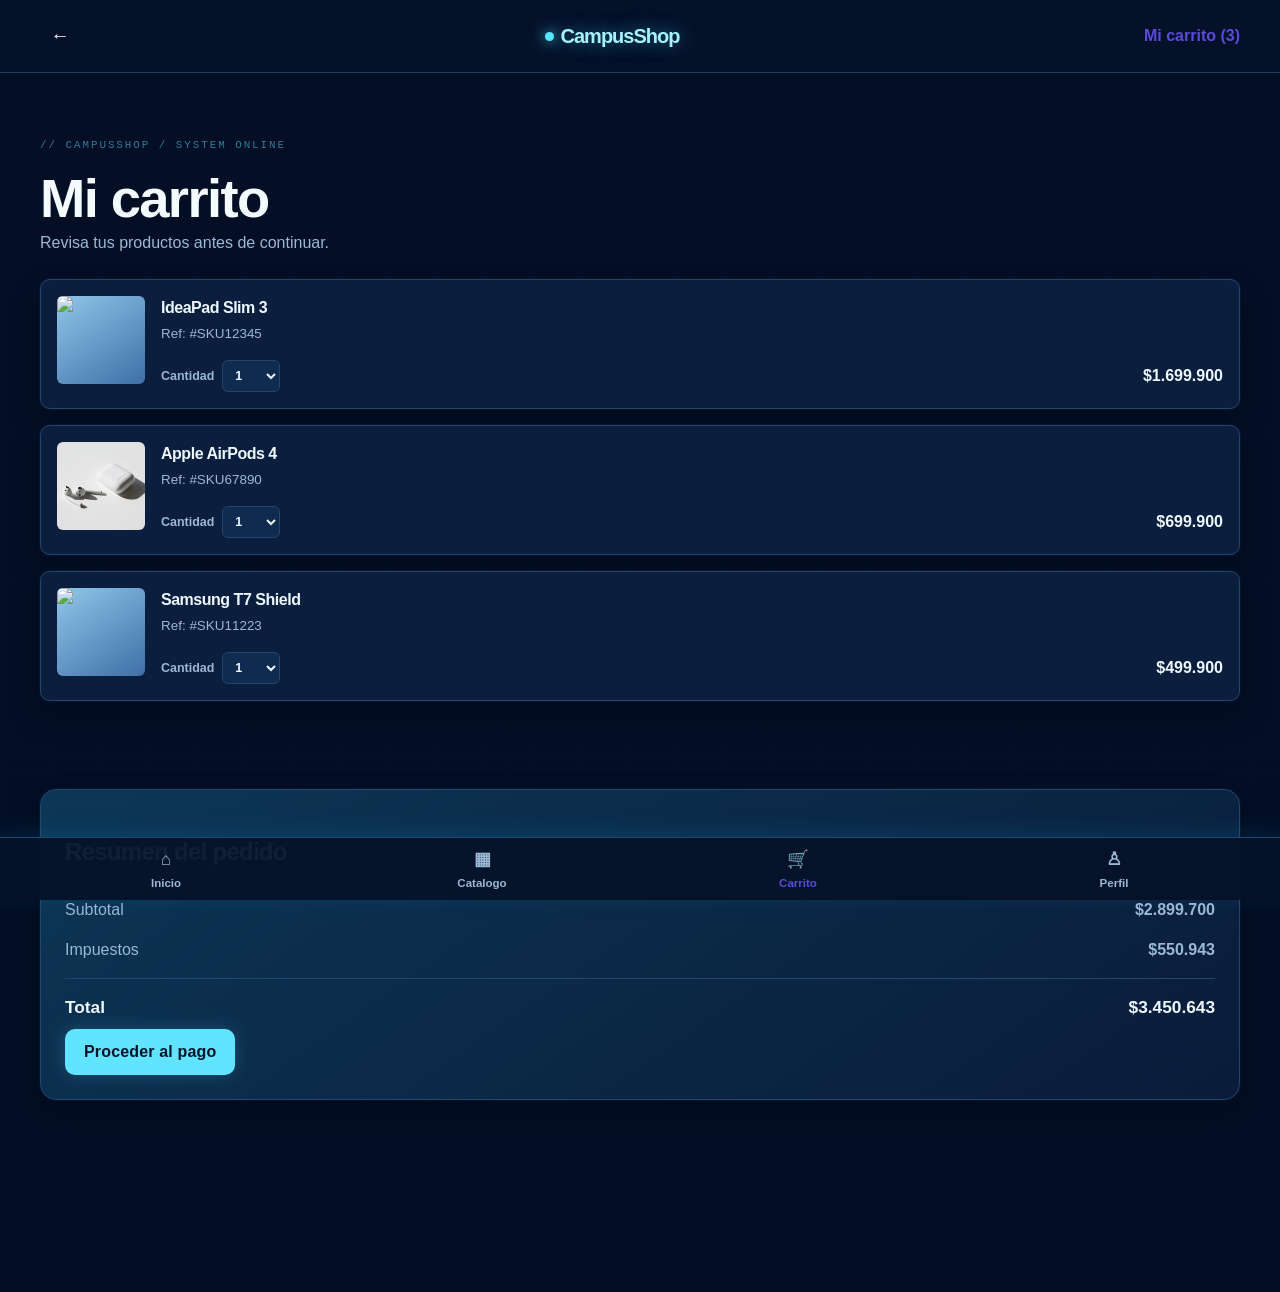
==== carrito.html @ 97e02812 "añadir contenido de producto.html al main" ====
<!doctype html>
<html lang="es">
  <head>
    <meta charset="utf-8" />
    <meta name="viewport" content="width=device-width, initial-scale=1" />
    <meta name="description" content="Carrito de compra CampusShop" />
    <title>CampusShop | Mi carrito</title>
    <link rel="stylesheet" href="css/base.css" />
    <link rel="stylesheet" href="css/layout.css" />
    <link rel="stylesheet" href="css/components.css" />
    <link rel="stylesheet" href="css/responsive.css" />
  </head>
  <body>
    <div class="site-shell">
      <header class="site-header">
        <div class="container header-inner">
          <a
            class="icon-button"
            href="catalogo.html"
            aria-label="Volver al catalogo"
            >←</a
          ><a class="brand" href="index.html">CampusShop</a
          ><span class="text-link">Mi carrito (3)</span>
        </div>
      </header>
      <main class="page-main">
        <div class="container">
          <div class="page-heading">
            <h1>Mi carrito</h1>
            <p>Revisa tus productos antes de continuar.</p>
          </div>
          <section class="cart-list" aria-label="Productos del carrito">
            <!-- EDITA AQUI: cambia cada imagen, nombre, referencia, cantidad y precio. -->
            <article class="cart-item">
              <img
                src="imagenes/ideapad-slim-3.jpg"
                alt="Lenovo IdeaPad Slim 3"
              />
              <div>
                <h3>IdeaPad Slim 3</h3>
                <p>Ref: #SKU12345</p>
                <div class="card-actions">
                  <label class="quantity">Cantidad<select aria-label="Cantidad de IdeaPad"><option selected>1</option><option>2</option><option>3</option><option>4</option><option>5</option></select></label>
                  <strong>$1.699.900</strong>
                </div>
              </div>
            </article>
            <!-- EDITA AQUI: producto del carrito. -->
            <article class="cart-item">
              <img
                src="imagenes/airpods-4.jpg"
                alt="Apple AirPods 4"
              />
              <div>
                <h3>Apple AirPods 4</h3>
                <p>Ref: #SKU67890</p>
                <div class="card-actions">
                  <label class="quantity">Cantidad<select aria-label="Cantidad de AirPods"><option selected>1</option><option>2</option><option>3</option><option>4</option><option>5</option></select></label>
                  <strong>$699.900</strong>
                </div>
              </div>
            </article>
            <!-- EDITA AQUI: producto del carrito. -->
            <article class="cart-item">
              <img
                src="imagenes/samsung-t7-shield.jpg"
                alt="Samsung T7 Shield"
              />
              <div>
                <h3>Samsung T7 Shield</h3>
                <p>Ref: #SKU11223</p>
                <div class="card-actions">
                  <label class="quantity">Cantidad<select aria-label="Cantidad de T7 Shield"><option selected>1</option><option>2</option><option>3</option><option>4</option><option>5</option></select></label>
                  <strong>$499.900</strong>
                </div>
              </div>
            </article>
          </section>
          <section
            class="panel order-summary section"
            aria-labelledby="summary-title"
          >
            <h2 id="summary-title">Resumen del pedido</h2>
            <div class="summary-line">
              <span>Subtotal</span><strong>$2.899.700</strong>
            </div>
            <div class="summary-line">
              <span>Impuestos</span><strong>$550.943</strong>
            </div>
            <div class="summary-line total">
              <span>Total</span><strong>$3.450.643</strong>
            </div>
            <a class="button button-primary" href="checkout.html"
              >Proceder al pago</a
            >
          </section>
        </div>
      </main>
      <nav class="bottom-nav" aria-label="Navegacion movil">
        <a href="index.html"><span>⌂</span>Inicio</a
        ><a href="catalogo.html"><span>▦</span>Catalogo</a
        ><a href="carrito.html" aria-current="page"><span>🛒</span>Carrito</a
        ><a href="perfil.html"><span>♙</span>Perfil</a>
      </nav>
    </div>
  </body>
</html>
---- css/base.css ----
:root {
  --primary: #5b4bdb;
  --primary-dark: #4033a3;
  --secondary: #3f6fa8;
  --accent: #8fc7e8;
  --background: #06122a;
  --surface: #0b1e3d;
  --surface-alt: #102b50;
  --text: #edf8ff;
  --text-secondary: #9bb8d5;
  --border: #23466c;
  --success: #267a5a;
  --warning: #9a6700;
  --error: #b42318;
  --neon: #61e4ff;
  --neon-soft: rgba(97, 228, 255, 0.14);
  --shadow-card:
    0 14px 30px rgba(0, 0, 0, 0.24), 0 0 0 1px rgba(74, 194, 255, 0.05);
  --radius-small: 6px;
  --radius-medium: 10px;
  --radius-large: 16px;
  --space-xs: 4px;
  --space-sm: 8px;
  --space-md: 16px;
  --space-lg: 24px;
  --space-xl: 32px;
  --container-width: 1200px;
  --font-family: "Segoe UI", Tahoma, Geneva, Verdana, sans-serif;
}
* {
  box-sizing: border-box;
}
::selection {
  color: #06122a;
  background: var(--neon);
}
html {
  scroll-behavior: smooth;
}
body {
  margin: 0;
  background:
    linear-gradient(rgba(3, 14, 37, 0.82), rgba(3, 14, 37, 0.94)),
    url("../imagenes/fondo-futurista.jpg") center / cover fixed,
    var(--background);
  color: var(--text);
  font-family: var(--font-family);
  line-height: 1.5;
}
body::before {
  content: "";
  position: fixed;
  inset: 0;
  pointer-events: none;
  opacity: 0.16;
  background-image:
    linear-gradient(rgba(97, 228, 255, 0.08) 1px, transparent 1px),
    linear-gradient(90deg, rgba(97, 228, 255, 0.08) 1px, transparent 1px);
  background-size: 48px 48px;
}
img {
  display: block;
  max-width: 100%;
}
a {
  color: inherit;
  text-decoration: none;
}
button,
input,
select {
  font: inherit;
}
button {
  cursor: pointer;
}
:focus-visible {
  outline: 3px solid var(--accent);
  outline-offset: 3px;
}
h1,
h2,
h3 {
  letter-spacing: -0.03em;
}
.visually-hidden {
  position: absolute;
  width: 1px;
  height: 1px;
  padding: 0;
  margin: -1px;
  overflow: hidden;
  clip: rect(0, 0, 0, 0);
  white-space: nowrap;
  border: 0;
}
---- css/layout.css ----
body {
  min-height: 100vh;
}
.site-shell {
  min-height: 100vh;
  display: flex;
  flex-direction: column;
}
.container {
  width: min(100% - 32px, var(--container-width));
  margin-inline: auto;
}
.site-header {
  background: rgba(6, 18, 42, 0.86);
  -webkit-backdrop-filter: blur(16px);
  backdrop-filter: blur(16px);
  border-bottom: 1px solid rgba(70, 178, 230, 0.28);
  position: sticky;
  top: 0;
  z-index: 10;
}
.header-inner {
  min-height: 72px;
  display: flex;
  align-items: center;
  justify-content: space-between;
  gap: var(--space-md);
}
.brand {
  color: #a4f4ff;
  font-size: 1.25rem;
  font-weight: 900;
  letter-spacing: -0.05em;
  text-shadow: 0 0 18px rgba(83, 231, 255, 0.5);
}
.brand::before {
  content: "";
  display: inline-block;
  width: 9px;
  height: 9px;
  margin: 0 7px 2px 0;
  background: #54e7ff;
  border-radius: 50%;
  box-shadow: 0 0 14px #54e7ff;
}
.main-nav {
  display: none;
  gap: var(--space-lg);
  color: var(--text-secondary);
  font-size: 0.92rem;
  font-weight: 700;
}
.main-nav a:hover,
.main-nav a[aria-current="page"] {
  color: var(--primary);
}
.header-actions {
  display: flex;
  align-items: center;
  gap: var(--space-sm);
}
.menu-trigger {
  display: none;
}
.icon-button {
  width: 40px;
  height: 40px;
  display: grid;
  place-items: center;
  color: var(--text);
  background: transparent;
  border: 1px solid transparent;
  border-radius: 50%;
  font-size: 1.2rem;
}
.icon-button:hover {
  background: var(--surface-alt);
  border-color: var(--border);
}
.page-main {
  flex: 1;
  padding-block: clamp(28px, 5vw, 64px) 104px;
  position: relative;
}
.page-main::before {
  content: "// CAMPUSSHOP / SYSTEM ONLINE";
  display: block;
  width: min(100% - 32px, var(--container-width));
  margin: 0 auto 18px;
  color: rgba(97, 228, 255, 0.5);
  font-family: Consolas, monospace;
  font-size: 0.68rem;
  letter-spacing: 0.18em;
}
.page-heading {
  margin-bottom: var(--space-lg);
}
.page-heading h1,
.page-heading h2 {
  margin: 0 0 var(--space-xs);
  color: #f4fbff;
  font-size: clamp(1.9rem, 5vw, 3.4rem);
  line-height: 1.02;
}
.page-heading p {
  margin: 0;
  color: var(--text-secondary);
}
.section {
  margin-block: clamp(40px, 7vw, 88px);
}
.section-heading {
  display: flex;
  align-items: center;
  justify-content: space-between;
  gap: var(--space-md);
  margin-bottom: var(--space-md);
}
.section-heading h2 {
  margin: 0;
  color: #f4fbff;
  font-size: 1.25rem;
}
.site-footer {
  padding: var(--space-lg) 0;
  color: var(--text-secondary);
  text-align: center;
  font-size: 0.88rem;
  border-top: 1px solid var(--border);
  background: rgba(11, 30, 61, 0.92);
}
.bottom-nav {
  position: fixed;
  bottom: 0;
  left: 0;
  right: 0;
  z-index: 20;
  display: grid;
  grid-template-columns: repeat(4, 1fr);
  padding: var(--space-sm);
  background: rgba(6, 18, 42, 0.95);
  border-top: 1px solid var(--border);
  box-shadow: 0 -4px 22px rgba(0, 190, 255, 0.12);
}
.bottom-nav a {
  display: grid;
  gap: 2px;
  justify-items: center;
  color: var(--text-secondary);
  font-size: 0.72rem;
  font-weight: 700;
}
.bottom-nav a[aria-current="page"] {
  color: var(--primary);
}
.bottom-nav span:first-child {
  font-size: 1.1rem;
}
---- css/components.css ----
.button {
  display: inline-flex;
  align-items: center;
  justify-content: center;
  min-height: 46px;
  padding: 10px 18px;
  border: 1px solid transparent;
  border-radius: var(--radius-medium);
  font-weight: 800;
  letter-spacing: 0.01em;
  transition:
    transform 0.2s ease,
    background 0.2s ease,
    box-shadow 0.2s ease;
}
.button:hover {
  transform: translateY(-1px);
  box-shadow: var(--shadow-card);
}
.button-primary {
  color: #031429;
  background: #61e4ff;
  box-shadow: 0 0 18px rgba(97, 228, 255, 0.2);
}
.button-primary:hover {
  color: white;
  background: var(--primary);
}
.button-secondary {
  color: var(--neon);
  background: var(--surface-alt);
  border-color: var(--border);
}
.button-danger {
  color: #fff;
  background: var(--error);
}
.text-link {
  color: var(--primary);
  font-weight: 800;
}
.eyebrow,
.product-kicker {
  color: var(--primary);
  font-size: 0.72rem;
  font-weight: 900;
  letter-spacing: 0.12em;
  text-transform: uppercase;
}
.hero-copy h1 {
  max-width: 700px;
  margin: 10px 0 18px;
  font-size: clamp(2.5rem, 10vw, 5.7rem);
  line-height: 0.96;
  letter-spacing: -0.07em;
}
.hero-description {
  max-width: 530px;
  color: var(--text-secondary);
  font-size: 1.05rem;
}
.hero-actions {
  display: flex;
  flex-wrap: wrap;
  gap: var(--space-sm);
  margin-top: var(--space-lg);
}
.button-quiet {
  color: var(--neon);
  background: rgba(11, 30, 61, 0.55);
  border-color: var(--border);
}
.hero-proof {
  display: flex;
  flex-wrap: wrap;
  gap: 18px;
  margin-top: 36px;
  padding-top: 18px;
  border-top: 1px solid var(--border);
  color: var(--text-secondary);
  font-size: 0.76rem;
}
.hero-proof strong {
  display: block;
  color: var(--text);
  font-size: 1rem;
}
.hero-visual {
  min-height: 390px;
  position: relative;
  overflow: hidden;
  background: var(--text);
  border-radius: var(--radius-large);
  box-shadow: 18px 24px 50px rgba(23, 32, 51, 0.16);
  isolation: isolate;
}
.hero-visual::before {
  content: "";
  position: absolute;
  inset: 0;
  background:
    linear-gradient(135deg, rgba(91, 75, 219, 0.9), transparent 55%),
    repeating-linear-gradient(
      135deg,
      rgba(255, 255, 255, 0.06) 0 1px,
      transparent 1px 13px
    );
  z-index: -1;
}
.visual-label {
  position: absolute;
  top: 20px;
  left: 20px;
  color: rgba(255, 255, 255, 0.7);
  font-size: 0.68rem;
  letter-spacing: 0.16em;
  text-transform: uppercase;
}
.visual-orbit {
  position: absolute;
  border: 1px solid rgba(255, 255, 255, 0.22);
  border-radius: 50%;
}
.orbit-one {
  width: 310px;
  height: 310px;
  right: -100px;
  top: 32px;
}
.orbit-two {
  width: 210px;
  height: 210px;
  left: -70px;
  bottom: -80px;
}
.visual-tile {
  position: absolute;
  display: flex;
  flex-direction: column;
  justify-content: space-between;
  padding: 20px;
  border-radius: var(--radius-medium);
  box-shadow: 0 18px 30px rgba(0, 0, 0, 0.2);
}
.tile-main {
  width: 190px;
  height: 250px;
  left: 14%;
  top: 22%;
  color: var(--text);
  background: var(--accent);
  transform: rotate(-7deg);
}
.tile-main strong {
  font-size: 1.8rem;
  line-height: 0.95;
  letter-spacing: -0.06em;
}
.tile-main small {
  font-size: 0.72rem;
}
.tile-mark {
  color: var(--primary-dark);
  font-weight: 900;
  letter-spacing: 0.08em;
}
.tile-side {
  width: 140px;
  height: 170px;
  right: 8%;
  bottom: 13%;
  color: white;
  background: var(--primary);
  transform: rotate(9deg);
}
.tile-side strong {
  font-size: 1.3rem;
  line-height: 0.95;
}
.tile-icon {
  font-size: 2rem;
}
.visual-stamp {
  position: absolute;
  top: 48%;
  right: 13%;
  color: white;
  font-size: 0.68rem;
  font-weight: 900;
  line-height: 1.1;
  letter-spacing: 0.15em;
  text-align: center;
  transform: rotate(12deg);
}
.search-bar {
  display: flex;
  align-items: center;
  gap: var(--space-sm);
  min-height: 48px;
  padding: 0 var(--space-md);
  background: rgba(11, 30, 61, 0.82);
  border: 1px solid var(--border);
  border-radius: var(--radius-medium);
  box-shadow: inset 0 0 20px rgba(97, 228, 255, 0.03);
}
.search-bar input {
  width: 100%;
  border: 0;
  outline: 0;
  color: var(--text);
  background: transparent;
}
.category-grid {
  display: grid;
  grid-template-columns: repeat(2, 1fr);
  gap: var(--space-sm);
}
.category-card {
  min-height: 132px;
  display: flex;
  flex-direction: column;
  justify-content: space-between;
  padding: var(--space-md);
  color: var(--text);
  text-align: left;
  background: rgba(11, 30, 61, 0.76);
  border: 1px solid var(--border);
  border-radius: var(--radius-medium);
  transition:
    transform 0.2s ease,
    border-color 0.2s ease;
}
.category-card:hover {
  transform: translateY(-4px);
  border-color: var(--primary);
}
.category-card small {
  color: var(--text-secondary);
  font-size: 0.75rem;
}
.category-icon {
  color: var(--primary);
  font-size: 0.75rem;
  font-weight: 900;
  letter-spacing: 0.08em;
}
.product-grid {
  display: grid;
  grid-template-columns: repeat(2, 1fr);
  gap: var(--space-md);
}
.product-card {
  overflow: hidden;
  display: flex;
  flex-direction: column;
  background: rgba(11, 30, 61, 0.88);
  border: 1px solid var(--border);
  border-radius: var(--radius-medium);
  box-shadow: var(--shadow-card);
  transition:
    transform 0.2s ease,
    box-shadow 0.2s ease;
}
.product-card:hover {
  transform: translateY(-5px);
  box-shadow: 0 14px 28px rgba(23, 32, 51, 0.12);
}
.product-card-image {
  aspect-ratio: 1 / 1;
  width: 100%;
  object-fit: cover;
  background: var(--surface-alt);
}
.product-card-visual {
  aspect-ratio: 1 / 1;
  display: flex;
  flex-direction: column;
  justify-content: space-between;
  padding: 16px;
  color: white;
  font-size: 0.72rem;
  letter-spacing: 0.12em;
}
.product-card-visual span {
  opacity: 0.7;
}
.product-card-visual b {
  font-size: 1.35rem;
  line-height: 0.95;
  letter-spacing: -0.04em;
}
.visual-brown {
  background: linear-gradient(145deg, #c3a58f, #58453c 55%, #1d252c);
}
.visual-cream {
  color: var(--text);
  background: linear-gradient(145deg, #f4ead8, #d9c7ac);
}
.visual-blue {
  background: linear-gradient(145deg, #a8c4d7, #3f6fa8 55%, #172033);
}
.product-kicker {
  font-size: 0.62rem;
}
.catalog-sections {
  display: grid;
  gap: clamp(48px, 8vw, 96px);
}
.catalog-section {
  scroll-margin-top: 100px;
}
.catalog-section .section-heading {
  align-items: end;
  margin-bottom: var(--space-lg);
}
.catalog-section .section-heading h2 {
  margin-top: 6px;
  font-size: clamp(1.45rem, 4vw, 2rem);
}
.product-hub .product-choice {
  display: none;
}
.product-hub .product-choice:first-of-type {
  display: grid;
}
.product-hub:has(.product-choice:target) .product-choice:first-of-type {
  display: none;
}
.product-hub .product-choice:target {
  display: grid !important;
  min-height: 420px;
}
.product-choice {
  grid-template-columns: minmax(0, 1fr) minmax(0, 0.9fr);
  align-items: start;
  gap: var(--space-xl);
}
.product-choice h1 {
  margin: var(--space-sm) 0;
  color: #f4fbff;
  font-size: clamp(1.8rem, 5vw, 3.6rem);
  line-height: 1;
}
.product-choice .button {
  margin-top: var(--space-lg);
}
.product-card-body {
  display: flex;
  flex: 1;
  flex-direction: column;
  gap: var(--space-xs);
  padding: var(--space-md);
}
.product-card h3 {
  margin: 0;
  font-size: 0.98rem;
}
.product-card p {
  margin: 0;
  color: var(--text-secondary);
  font-size: 0.86rem;
}
.price {
  color: #72eeff;
  font-weight: 900;
  text-shadow: 0 0 12px rgba(114, 238, 255, 0.2);
}
.badge {
  width: fit-content;
  padding: 3px 8px;
  border-radius: 99px;
  font-size: 0.72rem;
  font-weight: 800;
}
.badge-sale {
  color: var(--error);
  background: #fde9e7;
}
.badge-stock {
  color: var(--success);
  background: #e3f3ec;
}
.card-actions {
  display: flex;
  align-items: center;
  justify-content: space-between;
  gap: var(--space-sm);
  margin-top: auto;
  padding-top: var(--space-sm);
}
.filter-row {
  display: flex;
  gap: var(--space-sm);
  overflow-x: auto;
  padding-bottom: var(--space-sm);
}
.filter-row select {
  min-width: 110px;
  padding: 10px 12px;
  color: var(--text);
  background: var(--surface);
  border: 1px solid var(--border);
  border-radius: var(--radius-medium);
}
.form-grid {
  display: grid;
  gap: var(--space-md);
}
.field {
  display: grid;
  gap: var(--space-xs);
}
.field label {
  font-size: 0.88rem;
  font-weight: 800;
}
.field input,
.field select,
.field textarea {
  width: 100%;
  padding: 12px;
  color: var(--text);
  background: rgba(6, 18, 42, 0.72);
  border: 1px solid var(--border);
  border-radius: var(--radius-small);
}
.field textarea {
  min-height: 110px;
  resize: vertical;
}
.panel {
  padding: var(--space-lg);
  background: linear-gradient(
    145deg,
    rgba(16, 43, 80, 0.92),
    rgba(11, 30, 61, 0.86)
  );
  border: 1px solid var(--border);
  border-radius: var(--radius-large);
  box-shadow: var(--shadow-card);
}
.order-summary {
  background: linear-gradient(
    145deg,
    rgba(14, 59, 91, 0.9),
    rgba(11, 30, 61, 0.88)
  );
}
.summary-line {
  display: flex;
  justify-content: space-between;
  gap: var(--space-md);
  padding-block: var(--space-sm);
  color: var(--text-secondary);
}
.summary-line.total {
  margin-top: var(--space-sm);
  padding-top: var(--space-md);
  color: var(--text);
  border-top: 1px solid var(--border);
  font-size: 1.08rem;
  font-weight: 900;
}
.product-detail {
  display: grid;
  gap: var(--space-lg);
}
.product-hero-image {
  width: 100%;
  aspect-ratio: 1 / 1;
  object-fit: cover;
  background: var(--surface-alt);
  border-radius: var(--radius-large);
}
.product-detail h1 {
  margin: 0;
  font-size: clamp(1.6rem, 7vw, 2.4rem);
  line-height: 1.1;
}
.tag-list {
  display: flex;
  flex-wrap: wrap;
  gap: var(--space-sm);
  margin-block: var(--space-md);
}
.tag {
  padding: 5px 10px;
  color: var(--secondary);
  background: var(--surface-alt);
  border-radius: 99px;
  font-size: 0.8rem;
  font-weight: 800;
}
.quantity {
  display: inline-flex;
  align-items: center;
  gap: var(--space-sm);
  color: var(--text-secondary);
  font-size: 0.78rem;
  font-weight: 800;
}
.quantity select {
  min-width: 58px;
  padding: 7px 8px;
  color: var(--text);
  background: var(--surface-alt);
  border: 1px solid var(--border);
  border-radius: var(--radius-small);
}
.quantity button {
  width: 32px;
  height: 32px;
  border: 1px solid var(--border);
  border-radius: 50%;
  background: var(--surface-alt);
}
.cart-list {
  display: grid;
  gap: var(--space-md);
}
.cart-item {
  display: grid;
  grid-template-columns: 88px 1fr;
  gap: var(--space-md);
  padding: var(--space-md);
  background: var(--surface);
  border: 1px solid var(--border);
  border-radius: var(--radius-medium);
  box-shadow: var(--shadow-card);
}
.cart-item img {
  width: 88px;
  height: 88px;
  object-fit: cover;
  border-radius: var(--radius-small);
  background: var(--surface-alt);
}
.cart-item h3 {
  margin: 0 0 var(--space-xs);
  font-size: 1rem;
}
.cart-item p {
  margin: 0 0 var(--space-sm);
  color: var(--text-secondary);
  font-size: 0.84rem;
}
.profile-header {
  display: grid;
  justify-items: center;
  gap: var(--space-sm);
  text-align: center;
}
.avatar {
  width: 112px;
  height: 112px;
  object-fit: cover;
  border: 4px solid var(--accent);
  border-radius: 50%;
  background: var(--surface-alt);
}
.profile-actions {
  display: grid;
  grid-template-columns: repeat(2, 1fr);
  gap: var(--space-md);
}
.profile-action {
  min-height: 120px;
  display: flex;
  flex-direction: column;
  justify-content: space-between;
  padding: var(--space-md);
  color: var(--text);
  background: var(--surface);
  border: 1px solid var(--border);
  border-radius: var(--radius-medium);
  box-shadow: var(--shadow-card);
}
.profile-action strong {
  font-size: 1.05rem;
}
.profile-action .action-icon {
  color: var(--primary);
  font-size: 1.6rem;
}
.profile-action.danger {
  color: var(--error);
}
.empty-state {
  max-width: 520px;
  margin: 48px auto;
  text-align: center;
}
.empty-state img {
  width: min(100%, 280px);
  margin: 0 auto var(--space-lg);
}
.empty-state h1 {
  margin-bottom: var(--space-sm);
}
.order-card {
  display: grid;
  gap: var(--space-md);
  padding: var(--space-lg);
  background: var(--surface);
  border: 1px solid var(--border);
  border-radius: var(--radius-medium);
  box-shadow: var(--shadow-card);
}
.order-card header {
  display: flex;
  flex-wrap: wrap;
  justify-content: space-between;
  gap: var(--space-sm);
}
.status {
  color: var(--success);
  font-weight: 800;
}
.payment-options {
  display: grid;
  grid-template-columns: repeat(3, 1fr);
  gap: var(--space-sm);
}
.payment-option {
  padding: var(--space-md) var(--space-sm);
  text-align: center;
  color: var(--text-secondary);
  background: var(--surface);
  border: 1px solid var(--border);
  border-radius: var(--radius-medium);
}
.payment-option.selected {
  color: var(--primary-dark);
  border: 2px solid var(--primary);
  background: var(--surface-alt);
}
.product-card-image {
  font-size: 0;
  background: linear-gradient(145deg, var(--accent), var(--secondary));
}
.product-card:nth-child(2n) .product-card-image {
  background: linear-gradient(145deg, #f3e6d2, #bba88e);
}
.product-card:nth-child(3n) .product-card-image {
  background: linear-gradient(145deg, #c9dbe6, var(--primary));
}
.cart-item img {
  font-size: 0;
  background: linear-gradient(145deg, var(--accent), var(--secondary));
}
.cart-item:nth-child(2n) img {
  background: linear-gradient(145deg, #f3e6d2, #bba88e);
}
.avatar {
  font-size: 0;
  background: linear-gradient(145deg, var(--accent), var(--primary));
}
.avatar-initials {
  display: grid;
  place-items: center;
  color: white;
  font-size: 1.8rem;
  font-weight: 900;
  letter-spacing: 0.04em;
}
.product-detail-visual {
  min-height: 420px;
  display: flex;
  flex-direction: column;
  justify-content: space-between;
  padding: clamp(24px, 6vw, 56px);
  color: white;
  background: linear-gradient(145deg, var(--primary), var(--text) 78%);
  border-radius: var(--radius-large);
  box-shadow: 18px 24px 40px rgba(23, 32, 51, 0.14);
}
.product-detail-visual span {
  color: var(--accent);
  font-size: 0.75rem;
  font-weight: 900;
  letter-spacing: 0.15em;
}
.product-detail-visual strong {
  font-size: clamp(2.5rem, 9vw, 5.5rem);
  line-height: 0.85;
  letter-spacing: -0.08em;
}
.product-detail-visual small {
  color: rgba(255, 255, 255, 0.7);
  letter-spacing: 0.12em;
  text-transform: uppercase;
}
.empty-illustration {
  width: min(100%, 360px);
  aspect-ratio: 1.35;
  display: grid;
  place-items: center;
  margin: 0 auto var(--space-lg);
  color: var(--primary);
  background:
    repeating-linear-gradient(
      135deg,
      transparent 0 13px,
      rgba(91, 75, 219, 0.1) 13px 14px
    ),
    var(--surface-alt);
  border: 1px solid var(--border);
  border-radius: var(--radius-large);
}
.empty-illustration span {
  font-size: 6rem;
  font-weight: 200;
}
.empty-state img {
  height: 220px;
  font-size: 0;
  object-fit: none;
  background:
    repeating-linear-gradient(
      135deg,
      transparent 0 12px,
      rgba(91, 75, 219, 0.09) 12px 13px
    ),
    var(--surface-alt);
  border-radius: var(--radius-large);
}
.product-detail > div:first-child:has(.product-hero-image) {
  overflow: hidden;
  border-radius: var(--radius-large);
}
.product-detail > div:first-child .product-hero-image {
  font-size: 0;
  background: linear-gradient(145deg, var(--accent), var(--primary-dark));
}
.cart-item {
  grid-template-columns: 88px 1fr;
}
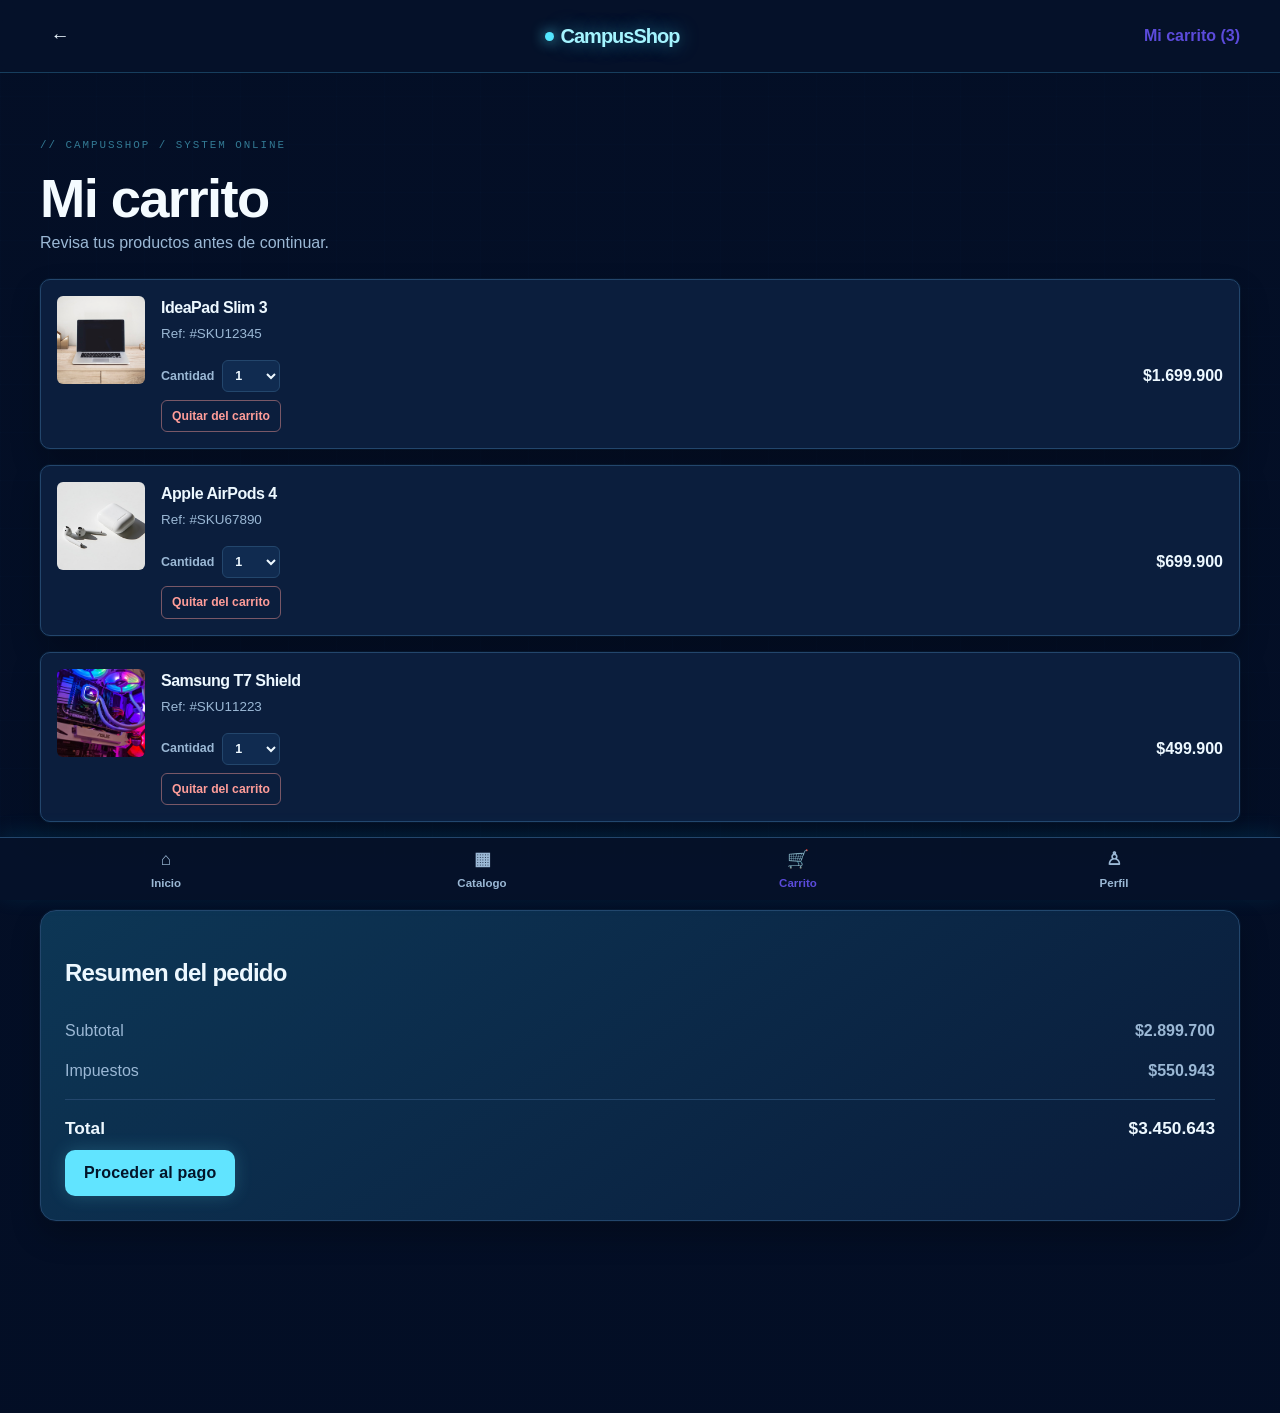
==== commit 39d9e125: "feat: modificamos el carrito y el index" ====
--- a/carrito.html
+++ b/carrito.html
@@ -20,7 +20,10 @@
             aria-label="Volver al catalogo"
             >←</a
           ><a class="brand" href="index.html">CampusShop</a
-          ><span class="text-link">Mi carrito (3)</span>
+          ><span class="text-link cart-count cart-count-three">Mi carrito (3)</span
+          ><span class="text-link cart-count cart-count-two">Mi carrito (2)</span
+          ><span class="text-link cart-count cart-count-one">Mi carrito (1)</span
+          ><span class="text-link cart-count cart-count-zero">Mi carrito (0)</span>
         </div>
       </header>
       <main class="page-main">
@@ -33,7 +36,7 @@
             <!-- EDITA AQUI: cambia cada imagen, nombre, referencia, cantidad y precio. -->
             <article class="cart-item">
               <img
-                src="imagenes/ideapad-slim-3.jpg"
+                src="imagenes/ideapad-slim-3 (1).jpg"
                 alt="Lenovo IdeaPad Slim 3"
               />
               <div>
@@ -43,6 +46,8 @@
                   <label class="quantity">Cantidad<select aria-label="Cantidad de IdeaPad"><option selected>1</option><option>2</option><option>3</option><option>4</option><option>5</option></select></label>
                   <strong>$1.699.900</strong>
                 </div>
+                <input class="remove-item-toggle" type="checkbox" id="remove-ideapad" />
+                <label class="remove-item" for="remove-ideapad">Quitar del carrito</label>
               </div>
             </article>
             <!-- EDITA AQUI: producto del carrito. -->
@@ -58,12 +63,14 @@
                   <label class="quantity">Cantidad<select aria-label="Cantidad de AirPods"><option selected>1</option><option>2</option><option>3</option><option>4</option><option>5</option></select></label>
                   <strong>$699.900</strong>
                 </div>
+                <input class="remove-item-toggle" type="checkbox" id="remove-airpods" />
+                <label class="remove-item" for="remove-airpods">Quitar del carrito</label>
               </div>
             </article>
             <!-- EDITA AQUI: producto del carrito. -->
             <article class="cart-item">
               <img
-                src="imagenes/samsung-t7-shield.jpg"
+                src="imagenes/samsung-t7-shield (1).jpg"
                 alt="Samsung T7 Shield"
               />
               <div>
@@ -73,6 +80,8 @@
                   <label class="quantity">Cantidad<select aria-label="Cantidad de T7 Shield"><option selected>1</option><option>2</option><option>3</option><option>4</option><option>5</option></select></label>
                   <strong>$499.900</strong>
                 </div>
+                <input class="remove-item-toggle" type="checkbox" id="remove-t7shield" />
+                <label class="remove-item" for="remove-t7shield">Quitar del carrito</label>
               </div>
             </article>
           </section>
@@ -81,14 +90,45 @@
             aria-labelledby="summary-title"
           >
             <h2 id="summary-title">Resumen del pedido</h2>
-            <div class="summary-line">
-              <span>Subtotal</span><strong>$2.899.700</strong>
+            <div class="cart-total-state cart-total-all">
+              <div class="summary-line"><span>Subtotal</span><strong>$2.899.700</strong></div>
+              <div class="summary-line"><span>Impuestos</span><strong>$550.943</strong></div>
+              <div class="summary-line total"><span>Total</span><strong>$3.450.643</strong></div>
             </div>
-            <div class="summary-line">
-              <span>Impuestos</span><strong>$550.943</strong>
+            <div class="cart-total-state cart-total-no-ideapad">
+              <div class="summary-line"><span>Subtotal</span><strong>$1.199.800</strong></div>
+              <div class="summary-line"><span>Impuestos</span><strong>$227.962</strong></div>
+              <div class="summary-line total"><span>Total</span><strong>$1.427.762</strong></div>
             </div>
-            <div class="summary-line total">
-              <span>Total</span><strong>$3.450.643</strong>
+            <div class="cart-total-state cart-total-no-airpods">
+              <div class="summary-line"><span>Subtotal</span><strong>$2.199.800</strong></div>
+              <div class="summary-line"><span>Impuestos</span><strong>$417.962</strong></div>
+              <div class="summary-line total"><span>Total</span><strong>$2.617.762</strong></div>
+            </div>
+            <div class="cart-total-state cart-total-no-t7shield">
+              <div class="summary-line"><span>Subtotal</span><strong>$2.399.800</strong></div>
+              <div class="summary-line"><span>Impuestos</span><strong>$455.962</strong></div>
+              <div class="summary-line total"><span>Total</span><strong>$2.855.762</strong></div>
+            </div>
+            <div class="cart-total-state cart-total-one-ideapad">
+              <div class="summary-line"><span>Subtotal</span><strong>$1.699.900</strong></div>
+              <div class="summary-line"><span>Impuestos</span><strong>$322.981</strong></div>
+              <div class="summary-line total"><span>Total</span><strong>$2.022.881</strong></div>
+            </div>
+            <div class="cart-total-state cart-total-one-airpods">
+              <div class="summary-line"><span>Subtotal</span><strong>$699.900</strong></div>
+              <div class="summary-line"><span>Impuestos</span><strong>$132.981</strong></div>
+              <div class="summary-line total"><span>Total</span><strong>$832.881</strong></div>
+            </div>
+            <div class="cart-total-state cart-total-one-t7shield">
+              <div class="summary-line"><span>Subtotal</span><strong>$499.900</strong></div>
+              <div class="summary-line"><span>Impuestos</span><strong>$94.981</strong></div>
+              <div class="summary-line total"><span>Total</span><strong>$594.881</strong></div>
+            </div>
+            <div class="cart-total-state cart-total-empty">
+              <div class="summary-line"><span>Subtotal</span><strong>$0</strong></div>
+              <div class="summary-line"><span>Impuestos</span><strong>$0</strong></div>
+              <div class="summary-line total"><span>Total</span><strong>$0</strong></div>
             </div>
             <a class="button button-primary" href="checkout.html"
               >Proceder al pago</a
@@ -105,3 +145,4 @@
     </div>
   </body>
 </html>
+
--- a/css/layout.css
+++ b/css/layout.css
@@ -60,7 +60,56 @@
   gap: var(--space-sm);
 }
 .menu-trigger {
+  display: grid;
+  flex: 0 0 auto;
+}
+.category-menu-container {
+  flex: 0 0 auto;
+}
+.category-menu-container summary {
+  list-style: none;
+}
+.category-menu-container summary::-webkit-details-marker {
   display: none;
+}
+.category-menu {
+  position: absolute;
+  top: calc(100% + 10px);
+  left: max(16px, calc((100vw - var(--container-width)) / 2));
+  z-index: 30;
+  width: min(280px, calc(100vw - 32px));
+  padding: 14px;
+  background: rgba(11, 30, 61, 0.98);
+  border: 1px solid var(--border);
+  border-radius: var(--radius-medium);
+  box-shadow: var(--shadow-card);
+}
+.category-menu-title {
+  margin: 0 0 8px;
+  color: var(--text-secondary);
+  font-size: 0.68rem;
+  font-weight: 900;
+  letter-spacing: 0.12em;
+  text-transform: uppercase;
+}
+.category-menu a {
+  display: flex;
+  align-items: center;
+  justify-content: space-between;
+  padding: 10px 8px;
+  color: var(--text);
+  border-radius: var(--radius-small);
+  font-weight: 700;
+}
+.category-menu a:hover,
+.category-menu a:focus-visible {
+  color: var(--neon);
+  background: var(--surface-alt);
+}
+.category-menu a span {
+  color: var(--primary);
+  font-size: 0.7rem;
+  letter-spacing: 0.08em;
 }
 .icon-button {
   width: 40px;
--- a/css/components.css
+++ b/css/components.css
@@ -544,6 +544,73 @@
   color: var(--text-secondary);
   font-size: 0.84rem;
 }
+.remove-item-toggle {
+  position: absolute;
+  width: 1px;
+  height: 1px;
+  opacity: 0;
+}
+.remove-item {
+  display: inline-flex;
+  width: fit-content;
+  margin-top: var(--space-sm);
+  padding: 6px 10px;
+  color: #ff9d99;
+  border: 1px solid rgba(255, 157, 153, 0.45);
+  border-radius: var(--radius-small);
+  cursor: pointer;
+  font-size: 0.76rem;
+  font-weight: 800;
+}
+.remove-item:hover,
+.remove-item:focus-within {
+  color: #fff;
+  background: var(--error);
+  border-color: var(--error);
+}
+.cart-item:has(.remove-item-toggle:checked) {
+  display: none;
+}
+.cart-count,
+.cart-total-state {
+  display: none;
+}
+.cart-count-three,
+.cart-total-all {
+  display: inline;
+}
+.site-shell:has(#remove-ideapad:checked) .cart-count-three,
+.site-shell:has(#remove-airpods:checked) .cart-count-three,
+.site-shell:has(#remove-t7shield:checked) .cart-count-three {
+  display: none;
+}
+.site-shell:has(#remove-ideapad:checked):not(:has(#remove-airpods:checked)):not(:has(#remove-t7shield:checked)) .cart-count-two,
+.site-shell:has(#remove-airpods:checked):not(:has(#remove-ideapad:checked)):not(:has(#remove-t7shield:checked)) .cart-count-two,
+.site-shell:has(#remove-t7shield:checked):not(:has(#remove-ideapad:checked)):not(:has(#remove-airpods:checked)) .cart-count-two {
+  display: inline;
+}
+.site-shell:has(#remove-ideapad:checked):has(#remove-airpods:checked):not(:has(#remove-t7shield:checked)) .cart-count-one,
+.site-shell:has(#remove-ideapad:checked):has(#remove-t7shield:checked):not(:has(#remove-airpods:checked)) .cart-count-one,
+.site-shell:has(#remove-airpods:checked):has(#remove-t7shield:checked):not(:has(#remove-ideapad:checked)) .cart-count-one {
+  display: inline;
+}
+.site-shell:has(#remove-ideapad:checked):has(#remove-airpods:checked):has(#remove-t7shield:checked) .cart-count-zero {
+  display: inline;
+}
+.site-shell:has(#remove-ideapad:checked) .cart-total-all,
+.site-shell:has(#remove-airpods:checked) .cart-total-all,
+.site-shell:has(#remove-t7shield:checked) .cart-total-all {
+  display: none;
+}
+.site-shell:has(#remove-ideapad:checked):not(:has(#remove-airpods:checked)):not(:has(#remove-t7shield:checked)) .cart-total-no-ideapad,
+.site-shell:has(#remove-airpods:checked):not(:has(#remove-ideapad:checked)):not(:has(#remove-t7shield:checked)) .cart-total-no-airpods,
+.site-shell:has(#remove-t7shield:checked):not(:has(#remove-ideapad:checked)):not(:has(#remove-airpods:checked)) .cart-total-no-t7shield,
+.site-shell:has(#remove-ideapad:checked):has(#remove-airpods:checked):not(:has(#remove-t7shield:checked)) .cart-total-one-t7shield,
+.site-shell:has(#remove-ideapad:checked):has(#remove-t7shield:checked):not(:has(#remove-airpods:checked)) .cart-total-one-airpods,
+.site-shell:has(#remove-airpods:checked):has(#remove-t7shield:checked):not(:has(#remove-ideapad:checked)) .cart-total-one-ideapad,
+.site-shell:has(#remove-ideapad:checked):has(#remove-airpods:checked):has(#remove-t7shield:checked) .cart-total-empty {
+  display: block;
+}
 .profile-header {
   display: grid;
   justify-items: center;
@@ -622,6 +689,9 @@
   gap: var(--space-sm);
 }
 .payment-option {
+  display: grid;
+  justify-items: center;
+  gap: 6px;
   padding: var(--space-md) var(--space-sm);
   text-align: center;
   color: var(--text-secondary);
@@ -633,6 +703,65 @@
   color: var(--primary-dark);
   border: 2px solid var(--primary);
   background: var(--surface-alt);
+}
+.payment-option small {
+  font-size: 0.76rem;
+  font-weight: 800;
+}
+.payment-mark {
+  display: grid;
+  place-items: center;
+  min-height: 38px;
+  color: rgba(237, 248, 255, 0.72);
+  font-weight: 900;
+  letter-spacing: 0.08em;
+  opacity: 0.72;
+}
+.payment-mark-card {
+  width: 58px;
+  border: 2px solid currentColor;
+  border-radius: 6px;
+  font-size: 0.54rem;
+}
+.payment-mark-mastercard {
+  position: relative;
+  display: flex;
+  min-width: 58px;
+}
+.payment-mark-mastercard i {
+  width: 28px;
+  height: 28px;
+  border-radius: 50%;
+  background: #ff6b5f;
+}
+.payment-mark-mastercard i + i {
+  margin-left: -10px;
+  background: #ffbd58;
+  mix-blend-mode: screen;
+}
+.payment-mark-paypal {
+  width: 38px;
+  color: #72eeff;
+  border: 2px solid currentColor;
+  border-radius: 50%;
+  font-size: 1.3rem;
+  font-style: italic;
+}
+.checkout-product {
+  display: grid;
+  grid-template-columns: 56px 1fr;
+  align-items: center;
+  gap: var(--space-sm);
+  border-bottom: 1px solid var(--border);
+}
+.checkout-product img {
+  width: 56px;
+  height: 56px;
+  object-fit: cover;
+  border-radius: var(--radius-small);
+}
+.checkout-product .summary-line {
+  padding-block: var(--space-sm);
 }
 .product-card-image {
   font-size: 0;
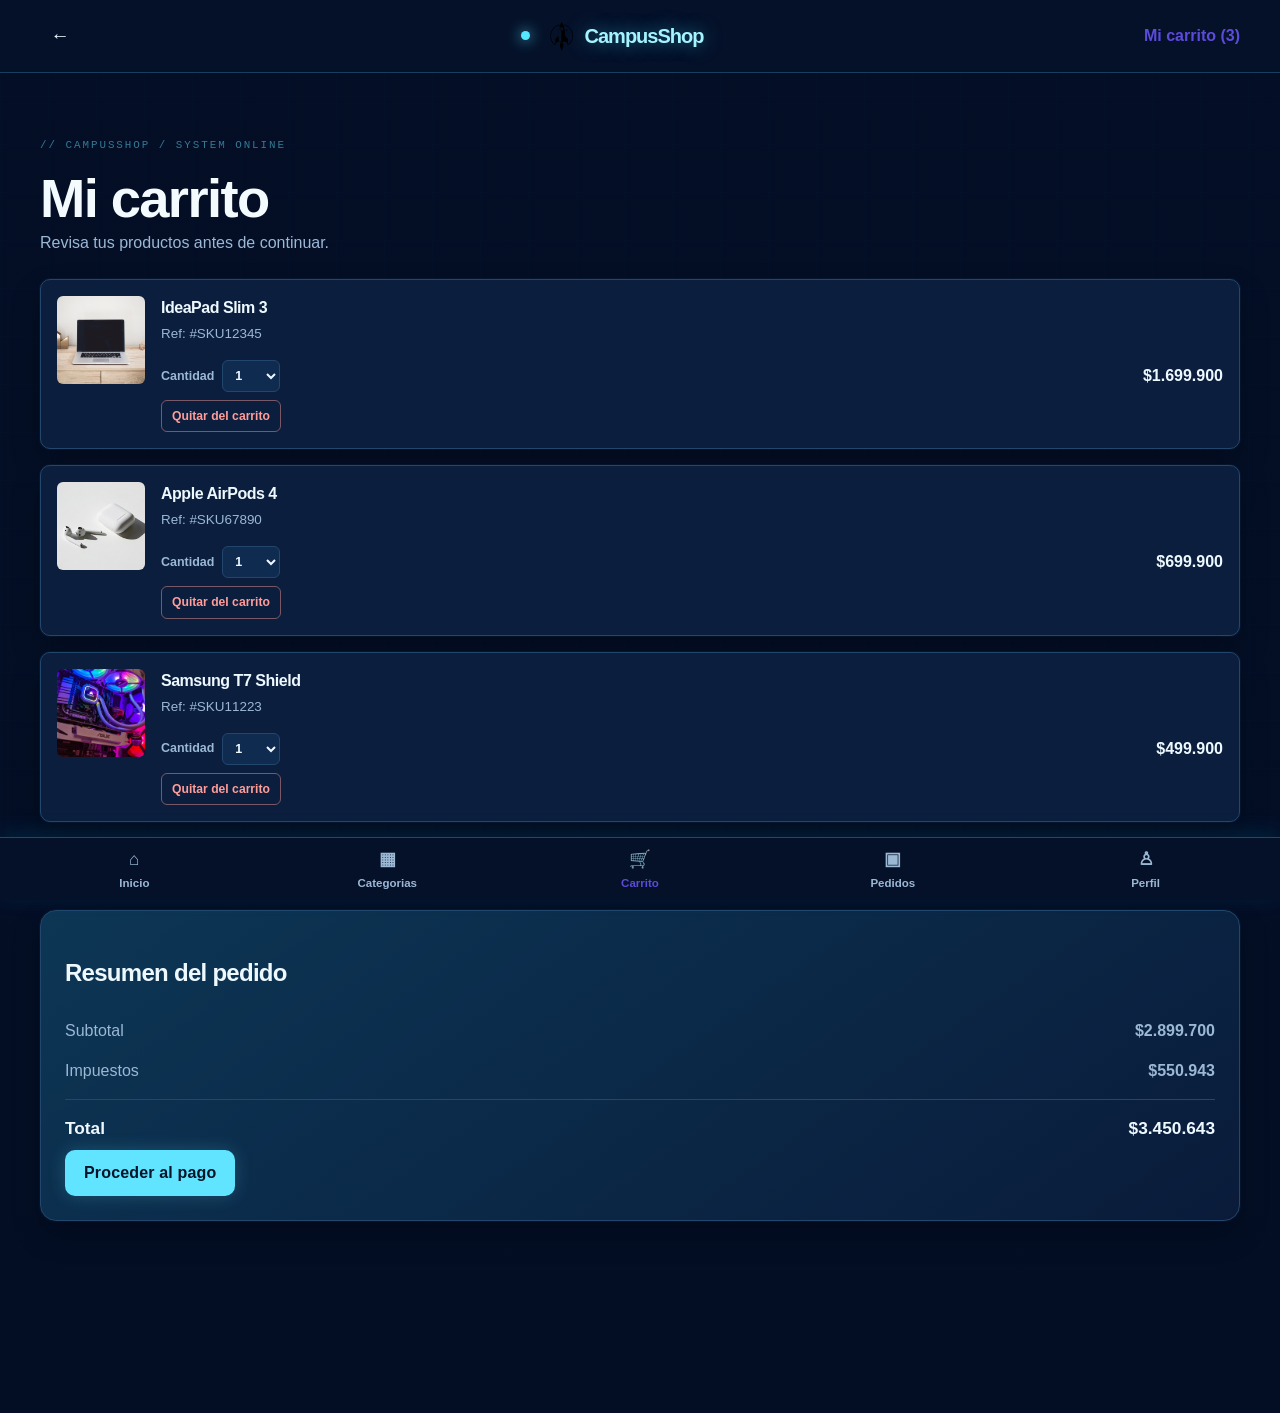
==== commit 1cc168c7: "feat: agregamos un logo a la tienda y ajustamos los responsives" ====
--- a/carrito.html
+++ b/carrito.html
@@ -19,7 +19,7 @@
             href="catalogo.html"
             aria-label="Volver al catalogo"
             >←</a
-          ><a class="brand" href="index.html">CampusShop</a
+          ><a class="brand" href="index.html"><img src="imagenes/logo.png.svg" alt="CampusShop" /><span>CampusShop</span></a
           ><span class="text-link cart-count cart-count-three">Mi carrito (3)</span
           ><span class="text-link cart-count cart-count-two">Mi carrito (2)</span
           ><span class="text-link cart-count cart-count-one">Mi carrito (1)</span
@@ -138,8 +138,9 @@
       </main>
       <nav class="bottom-nav" aria-label="Navegacion movil">
         <a href="index.html"><span>⌂</span>Inicio</a
-        ><a href="catalogo.html"><span>▦</span>Catalogo</a
+        ><a href="catalogo.html"><span>▦</span>Categorias</a
         ><a href="carrito.html" aria-current="page"><span>🛒</span>Carrito</a
+        ><a href="historial.html"><span>▣</span>Pedidos</a
         ><a href="perfil.html"><span>♙</span>Perfil</a>
       </nav>
     </div>
--- a/css/layout.css
+++ b/css/layout.css
@@ -27,11 +27,20 @@
   gap: var(--space-md);
 }
 .brand {
+  display: inline-flex;
+  align-items: center;
+  gap: 8px;
   color: #a4f4ff;
   font-size: 1.25rem;
   font-weight: 900;
   letter-spacing: -0.05em;
   text-shadow: 0 0 18px rgba(83, 231, 255, 0.5);
+}
+.brand img {
+  display: block;
+  width: 32px;
+  height: 32px;
+  object-fit: contain;
 }
 .brand::before {
   content: "";
@@ -185,7 +194,7 @@
   right: 0;
   z-index: 20;
   display: grid;
-  grid-template-columns: repeat(4, 1fr);
+  grid-template-columns: repeat(5, 1fr);
   padding: var(--space-sm);
   background: rgba(6, 18, 42, 0.95);
   border-top: 1px solid var(--border);
@@ -205,3 +214,14 @@
 .bottom-nav span:first-child {
   font-size: 1.1rem;
 }
+.brand {
+  display: inline-flex;
+  align-items: center;
+  gap: 8px;
+}
+
+.brand img {
+  width: 32px;
+  height: 32px;
+  object-fit: contain;
+}
--- a/css/components.css
+++ b/css/components.css
@@ -664,24 +664,117 @@
 .empty-state h1 {
   margin-bottom: var(--space-sm);
 }
+.order-history-list {
+  display: grid;
+  gap: 12px;
+  width: min(100%, 704px);
+  margin-inline: auto;
+}
 .order-card {
   display: grid;
+  gap: 0;
+  min-height: 198px;
+  padding: 16px 20px 18px;
+  background: rgba(237, 248, 255, 0.96);
+  border: 1px solid rgba(35, 70, 108, 0.18);
+  border-radius: 24px;
+  box-shadow: 0 4px 12px rgba(3, 20, 41, 0.16);
+}
+.order-card-topline,
+.order-card-bottomline {
+  display: flex;
+  align-items: center;
+  justify-content: space-between;
   gap: var(--space-md);
-  padding: var(--space-lg);
-  background: var(--surface);
-  border: 1px solid var(--border);
-  border-radius: var(--radius-medium);
-  box-shadow: var(--shadow-card);
-}
-.order-card header {
-  display: flex;
-  flex-wrap: wrap;
+}
+.order-card-topline {
+  color: #06122a;
+  font-size: clamp(1.2rem, 4vw, 1.55rem);
+  line-height: 1.15;
+}
+.order-total {
+  white-space: nowrap;
+}
+.order-card time {
+  display: block;
+  margin-top: 3px;
+  color: #6b778a;
+  font-size: clamp(1rem, 3vw, 1.28rem);
+  line-height: 1.2;
+}
+.order-card-bottomline {
+  align-items: center;
+  margin-top: auto;
+  padding-top: 12px;
+}
+.status {
+  display: inline-flex;
+  align-items: center;
+  gap: 8px;
+  min-height: 46px;
+  padding: 0 16px;
+  border-radius: 999px;
+  font-size: 1rem;
+  font-weight: 800;
+}
+.status span {
+  display: grid;
+  place-items: center;
+  width: 22px;
+  height: 22px;
+  border: 2px solid currentColor;
+  border-radius: 50%;
+  font-size: 0.85rem;
+}
+.status-delivered {
+  color: var(--success);
+  background: rgba(143, 199, 232, 0.35);
+}
+.status-shipping {
+  color: var(--warning);
+  background: rgba(255, 189, 88, 0.28);
+}
+.status-canceled {
+  color: var(--error);
+  background: rgba(255, 157, 153, 0.28);
+}
+.order-detail-button {
+  display: inline-flex;
+  align-items: center;
   justify-content: space-between;
-  gap: var(--space-sm);
-}
-.status {
-  color: var(--success);
-  font-weight: 800;
+  gap: 24px;
+  min-width: 180px;
+  min-height: 48px;
+  padding: 0 18px;
+  color: #31545b;
+  background: rgba(35, 70, 108, 0.1);
+  border-radius: 16px;
+  font-size: 1.08rem;
+  font-weight: 800;
+}
+.order-detail-button span {
+  font-size: 2rem;
+  font-weight: 400;
+  line-height: 1;
+}
+.order-detail-button:hover {
+  color: var(--text);
+  background: var(--secondary);
+}
+.history-header-brand {
+  display: grid;
+  justify-items: center;
+  gap: 2px;
+  min-width: 0;
+}
+.history-header-brand .brand {
+  font-size: 1.15rem;
+}
+.page-header-title {
+  color: var(--text-secondary);
+  font-size: 0.72rem;
+  font-weight: 800;
+  letter-spacing: 0.04em;
 }
 .payment-options {
   display: grid;
--- a/css/responsive.css
+++ b/css/responsive.css
@@ -0,0 +1,59 @@
+@media (max-width: 600px) {
+	.container {
+		width: min(100% - 24px, var(--container-width));
+	}
+
+	.order-history-list {
+		gap: 10px;
+	}
+
+	.order-card {
+		min-height: 176px;
+		padding: 14px 14px 15px;
+		border-radius: 20px;
+	}
+
+	.order-card-topline {
+		align-items: flex-start;
+		font-size: 1.12rem;
+	}
+
+	.order-card-topline strong:first-child {
+		min-width: 0;
+		overflow-wrap: anywhere;
+	}
+
+	.order-card time {
+		margin-top: 6px;
+		font-size: 0.98rem;
+	}
+
+	.order-card-bottomline {
+		align-items: center;
+		flex-direction: row;
+		gap: 8px;
+		padding-top: 10px;
+	}
+
+	.status {
+		align-self: center;
+		min-width: 0;
+		min-height: 46px;
+		padding-inline: 16px;
+		font-size: 0.9rem;
+	}
+
+	.order-detail-button {
+		flex: 1 1 auto;
+		width: auto;
+		min-width: 0;
+		min-height: 50px;
+		padding-inline: 14px;
+		border-radius: 14px;
+		font-size: 0.92rem;
+	}
+
+	.order-detail-button span {
+		font-size: 1.7rem;
+	}
+}
